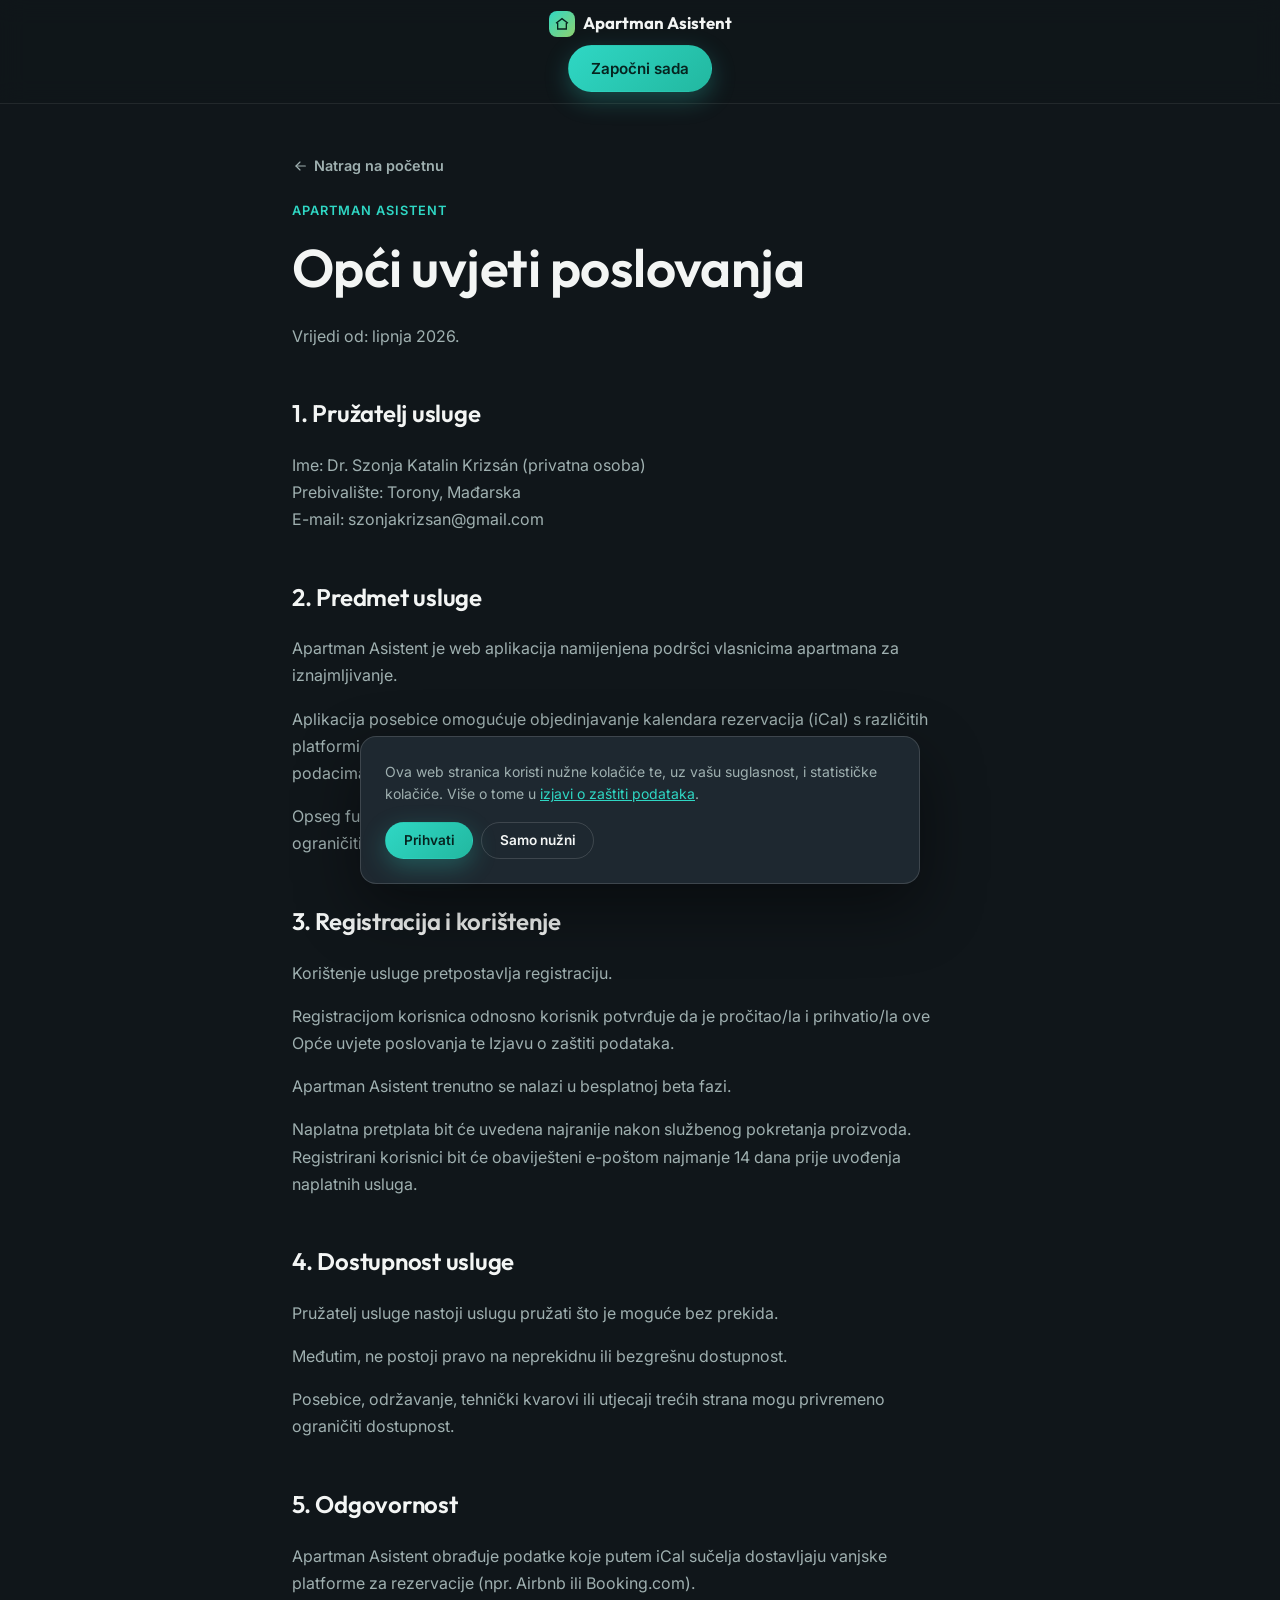
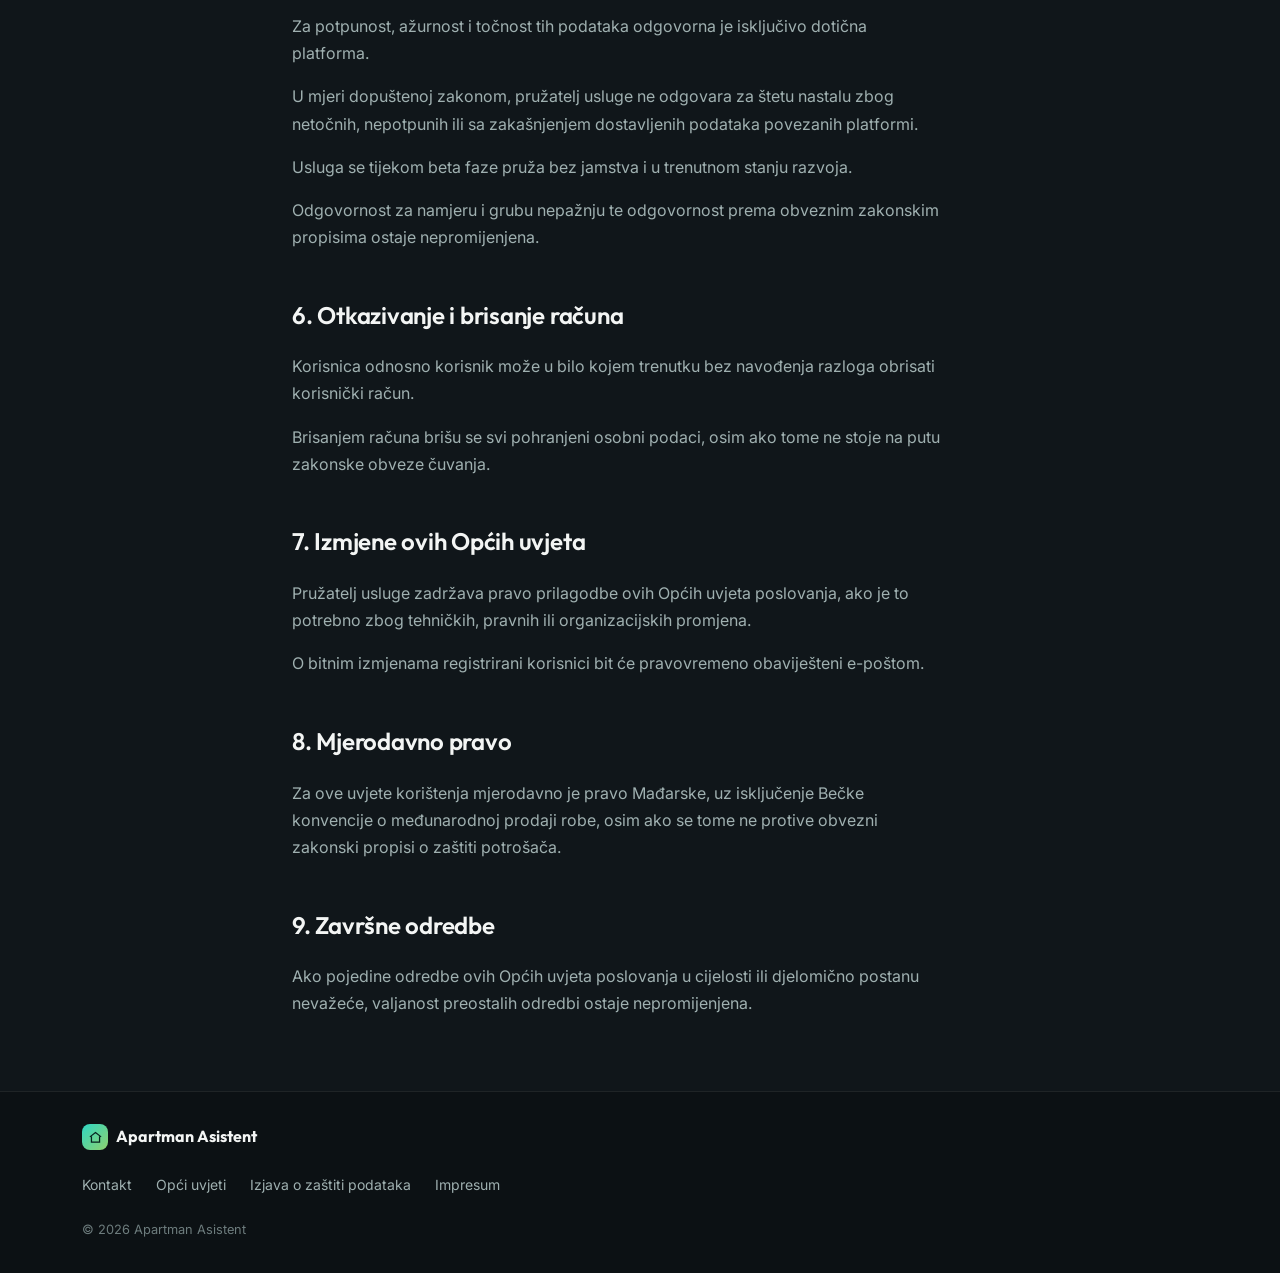
==== agb.html @ 61465ea4 "Translate legal pages to Croatian (kontakt, impressum, datenschutz, agb)" ====
<!DOCTYPE html>
<html lang="hr">
<head>
<meta charset="UTF-8" />
<meta name="viewport" content="width=device-width, initial-scale=1, viewport-fit=cover" />

<title>Opći uvjeti poslovanja — Apartman Asistent</title>
<meta name="description" content="Opći uvjeti poslovanja Apartman Asistenta." />
<link rel="canonical" href="https://apartmanasistent.hr/agb" />
<meta name="robots" content="index, follow" />
<meta name="theme-color" content="#10161a" />
<link rel="icon" href="/favicon.png" type="image/png" sizes="192x192" />
<link rel="icon" href="/assets/favicon-32.png" type="image/png" sizes="32x32" />
<link rel="apple-touch-icon" href="/assets/apple-touch-icon.png" />

<link rel="preconnect" href="https://fonts.googleapis.com" />
<link rel="preconnect" href="https://fonts.gstatic.com" crossorigin />
<link href="https://fonts.googleapis.com/css2?family=Outfit:wght@500;600;700&family=Inter:wght@400;500;600;700&display=swap" rel="stylesheet" />

<link rel="stylesheet" href="style.css" />
</head>

<body>
<a class="skip-link" href="#main">Preskoči na sadržaj</a>

<svg xmlns="http://www.w3.org/2000/svg" style="display:none">
  <defs>
    <symbol id="icon-calendar" viewBox="0 0 24 24"><rect x="3" y="4" width="18" height="18" rx="2"/><line x1="3" y1="10" x2="21" y2="10"/><line x1="8" y1="2" x2="8" y2="6"/><line x1="16" y1="2" x2="16" y2="6"/></symbol>
    <symbol id="icon-mail" viewBox="0 0 24 24"><rect x="2" y="4" width="20" height="16" rx="2"/><polyline points="2,6 12,13 22,6"/></symbol>
    <symbol id="icon-phone" viewBox="0 0 24 24"><path d="M6 3c-1.5 0-2.5 1-2.3 2.5.6 4.5 3.8 9.2 8.3 12.3 1.4 1 3.1 1.5 4.6.4l1.6-1.2c.6-.5.7-1.4.2-2l-2-2.4c-.5-.6-1.4-.7-2-.2l-1 .8c-2-1.4-3.7-3.1-5-5l.8-1c.5-.6.4-1.5-.2-2L6.8 3.3C6.5 3 6.2 3 6 3z"/></symbol>
    <symbol id="icon-message" viewBox="0 0 24 24"><rect x="3" y="4" width="18" height="13" rx="3"/><polyline points="8,17 6,21 11,17"/></symbol>
    <symbol id="icon-card" viewBox="0 0 24 24"><rect x="2" y="5" width="20" height="14" rx="2"/><line x1="2" y1="10" x2="22" y2="10"/><line x1="5.5" y1="15" x2="9.5" y2="15"/></symbol>
    <symbol id="icon-check" viewBox="0 0 24 24"><circle cx="12" cy="12" r="9"/><polyline points="8,12.5 10.5,15 16,9"/></symbol>
    <symbol id="icon-home" viewBox="0 0 24 24"><polyline points="3,11 12,4 21,11"/><path d="M5.5 10v9.5h13V10"/></symbol>
    <symbol id="icon-key" viewBox="0 0 24 24"><circle cx="8" cy="15" r="4"/><line x1="11" y1="12" x2="20" y2="3"/><line x1="16" y1="7" x2="18.5" y2="9.5"/></symbol>
    <symbol id="icon-shield" viewBox="0 0 24 24"><path d="M12 2l8 4v6c0 5-3.5 8.5-8 10-4.5-1.5-8-5-8-10V6l8-4z"/><polyline points="8.5,12 11,14.5 15.5,9"/></symbol>
    <symbol id="icon-search" viewBox="0 0 24 24"><circle cx="11" cy="11" r="7"/><line x1="21" y1="21" x2="16.65" y2="16.65"/></symbol>
    <symbol id="icon-users" viewBox="0 0 24 24"><circle cx="9" cy="8" r="3.2"/><path d="M3.2 20c0-3.3 2.6-6 5.8-6s5.8 2.7 5.8 6"/><circle cx="17.5" cy="9" r="2.4"/><path d="M15.2 14.3c2.4.4 4.2 2.6 4.2 5.4"/></symbol>
    <symbol id="icon-heart" viewBox="0 0 24 24"><path d="M12 21s-7-4.5-9.5-9C.7 8 2 4 6 4c2 0 4 1.3 6 4 2-2.7 4-4 6-4 4 0 5.3 4 3.5 8-2.5 4.5-9.5 9-9.5 9z"/></symbol>
    <symbol id="icon-chevron-down" viewBox="0 0 24 24"><polyline points="6,9 12,15 18,9"/></symbol>
    <symbol id="icon-arrow-right" viewBox="0 0 24 24"><line x1="4" y1="12" x2="18" y2="12"/><polyline points="12,6 18,12 12,18"/></symbol>
    <symbol id="icon-smartphone" viewBox="0 0 24 24"><rect x="6" y="2" width="12" height="20" rx="2"/><line x1="11" y1="18.5" x2="13" y2="18.5"/></symbol>
    <symbol id="icon-sparkle" viewBox="0 0 24 24"><path d="M12 3l1.8 4.9L19 9.7l-4.9 1.8L12 16.4l-1.8-4.9L5 9.7l4.9-1.8L12 3z"/><path d="M19 15l.7 2 2 .7-2 .7-.7 2-.7-2-2-.7 2-.7z"/></symbol>
    <symbol id="icon-bell" viewBox="0 0 24 24"><path d="M6 8a6 6 0 1 1 12 0c0 4 1.5 6 1.5 6h-15S6 12 6 8z"/><path d="M9.5 18a2.5 2.5 0 0 0 5 0"/></symbol>
    <symbol id="icon-grid" viewBox="0 0 24 24"><rect x="3" y="3" width="8" height="8" rx="1.5"/><rect x="13" y="3" width="8" height="8" rx="1.5"/><rect x="3" y="13" width="8" height="8" rx="1.5"/><rect x="13" y="13" width="8" height="8" rx="1.5"/></symbol>
    <symbol id="icon-sliders" viewBox="0 0 24 24"><line x1="4" y1="6" x2="20" y2="6"/><circle cx="9" cy="6" r="2"/><line x1="4" y1="12" x2="20" y2="12"/><circle cx="15" cy="12" r="2"/><line x1="4" y1="18" x2="20" y2="18"/><circle cx="7" cy="18" r="2"/></symbol>
    <symbol id="icon-book" viewBox="0 0 24 24"><path d="M4 5a2 2 0 0 1 2-2h6v18H6a2 2 0 0 1-2-2V5z"/><path d="M20 5a2 2 0 0 0-2-2h-6v18h6a2 2 0 0 0 2-2V5z"/></symbol>
    <symbol id="icon-image" viewBox="0 0 24 24"><rect x="3" y="3" width="18" height="18" rx="2"/><circle cx="8.5" cy="8.5" r="1.6"/><polyline points="21,15 16,10 5,21"/></symbol>
    <symbol id="icon-zap" viewBox="0 0 24 24"><polygon points="13,2 3,14 12,14 11,22 21,10 12,10"/></symbol>
  </defs>
</svg>

<header class="site-header" data-block="header">
  <div class="container site-header__inner">
    <a class="logo" href="index.html" aria-label="Apartman Asistent — Početna">
      <span class="logo__mark"><svg viewBox="0 0 24 24"><use href="#icon-home"/></svg></span>
      Apartman Asistent
    </a>
    <a class="btn btn-primary" href="index.html#cta" data-cta="header">
      Započni sada
    </a>
  </div>
</header>

<main id="main">
<section class="section legal-page">
  <div class="container" style="max-width: 760px;">
    <a class="legal-back-link" href="index.html">
      <svg class="icon"><use href="#icon-arrow-right"/></svg>
      Natrag na početnu
    </a>

    <span class="legal-page__eyebrow">Apartman Asistent</span>
    <h1>Opći uvjeti poslovanja</h1>
        <p style='color: var(--color-text-muted); margin-top: var(--space-md); max-width: 65ch; line-height: 1.7;'>Vrijedi od: lipnja 2026.</p>

        <h2 style='margin-top: var(--space-xl);'>1. Pružatelj usluge</h2>
        <p style='color: var(--color-text-muted); margin-top: var(--space-md); max-width: 65ch; line-height: 1.7;'>Ime: Dr. Szonja Katalin Krizsán (privatna osoba)<br>Prebivalište: Torony, Mađarska<br>E-mail: szonjakrizsan@gmail.com</p>

        <h2 style='margin-top: var(--space-xl);'>2. Predmet usluge</h2>
        <p style='color: var(--color-text-muted); margin-top: var(--space-md); max-width: 65ch; line-height: 1.7;'>Apartman Asistent je web aplikacija namijenjena podršci vlasnicima apartmana za iznajmljivanje.</p>
        <p style='color: var(--color-text-muted); margin-top: var(--space-sm); max-width: 65ch; line-height: 1.7;'>Aplikacija posebice omogućuje objedinjavanje kalendara rezervacija (iCal) s različitih platformi za rezervacije, kao i upravljanje rezervacijama, dnevnim zadacima i podacima o gostima.</p>
        <p style='color: var(--color-text-muted); margin-top: var(--space-sm); max-width: 65ch; line-height: 1.7;'>Opseg funkcija može se tijekom beta faze u bilo kojem trenutku proširiti, izmijeniti ili ograničiti.</p>

        <h2 style='margin-top: var(--space-xl);'>3. Registracija i korištenje</h2>
        <p style='color: var(--color-text-muted); margin-top: var(--space-md); max-width: 65ch; line-height: 1.7;'>Korištenje usluge pretpostavlja registraciju.</p>
        <p style='color: var(--color-text-muted); margin-top: var(--space-sm); max-width: 65ch; line-height: 1.7;'>Registracijom korisnica odnosno korisnik potvrđuje da je pročitao/la i prihvatio/la ove Opće uvjete poslovanja te Izjavu o zaštiti podataka.</p>
        <p style='color: var(--color-text-muted); margin-top: var(--space-sm); max-width: 65ch; line-height: 1.7;'>Apartman Asistent trenutno se nalazi u besplatnoj beta fazi.</p>
        <p style='color: var(--color-text-muted); margin-top: var(--space-sm); max-width: 65ch; line-height: 1.7;'>Naplatna pretplata bit će uvedena najranije nakon službenog pokretanja proizvoda. Registrirani korisnici bit će obaviješteni e-poštom najmanje 14 dana prije uvođenja naplatnih usluga.</p>

        <h2 style='margin-top: var(--space-xl);'>4. Dostupnost usluge</h2>
        <p style='color: var(--color-text-muted); margin-top: var(--space-md); max-width: 65ch; line-height: 1.7;'>Pružatelj usluge nastoji uslugu pružati što je moguće bez prekida.</p>
        <p style='color: var(--color-text-muted); margin-top: var(--space-sm); max-width: 65ch; line-height: 1.7;'>Međutim, ne postoji pravo na neprekidnu ili bezgrešnu dostupnost.</p>
        <p style='color: var(--color-text-muted); margin-top: var(--space-sm); max-width: 65ch; line-height: 1.7;'>Posebice, održavanje, tehnički kvarovi ili utjecaji trećih strana mogu privremeno ograničiti dostupnost.</p>

        <h2 style='margin-top: var(--space-xl);'>5. Odgovornost</h2>
        <p style='color: var(--color-text-muted); margin-top: var(--space-md); max-width: 65ch; line-height: 1.7;'>Apartman Asistent obrađuje podatke koje putem iCal sučelja dostavljaju vanjske platforme za rezervacije (npr. Airbnb ili Booking.com).</p>
        <p style='color: var(--color-text-muted); margin-top: var(--space-sm); max-width: 65ch; line-height: 1.7;'>Za potpunost, ažurnost i točnost tih podataka odgovorna je isključivo dotična platforma.</p>
        <p style='color: var(--color-text-muted); margin-top: var(--space-sm); max-width: 65ch; line-height: 1.7;'>U mjeri dopuštenoj zakonom, pružatelj usluge ne odgovara za štetu nastalu zbog netočnih, nepotpunih ili sa zakašnjenjem dostavljenih podataka povezanih platformi.</p>
        <p style='color: var(--color-text-muted); margin-top: var(--space-sm); max-width: 65ch; line-height: 1.7;'>Usluga se tijekom beta faze pruža bez jamstva i u trenutnom stanju razvoja.</p>
        <p style='color: var(--color-text-muted); margin-top: var(--space-sm); max-width: 65ch; line-height: 1.7;'>Odgovornost za namjeru i grubu nepažnju te odgovornost prema obveznim zakonskim propisima ostaje nepromijenjena.</p>

        <h2 style='margin-top: var(--space-xl);'>6. Otkazivanje i brisanje računa</h2>
        <p style='color: var(--color-text-muted); margin-top: var(--space-md); max-width: 65ch; line-height: 1.7;'>Korisnica odnosno korisnik može u bilo kojem trenutku bez navođenja razloga obrisati korisnički račun.</p>
        <p style='color: var(--color-text-muted); margin-top: var(--space-sm); max-width: 65ch; line-height: 1.7;'>Brisanjem računa brišu se svi pohranjeni osobni podaci, osim ako tome ne stoje na putu zakonske obveze čuvanja.</p>

        <h2 style='margin-top: var(--space-xl);'>7. Izmjene ovih Općih uvjeta</h2>
        <p style='color: var(--color-text-muted); margin-top: var(--space-md); max-width: 65ch; line-height: 1.7;'>Pružatelj usluge zadržava pravo prilagodbe ovih Općih uvjeta poslovanja, ako je to potrebno zbog tehničkih, pravnih ili organizacijskih promjena.</p>
        <p style='color: var(--color-text-muted); margin-top: var(--space-sm); max-width: 65ch; line-height: 1.7;'>O bitnim izmjenama registrirani korisnici bit će pravovremeno obaviješteni e-poštom.</p>

        <h2 style='margin-top: var(--space-xl);'>8. Mjerodavno pravo</h2>
        <p style='color: var(--color-text-muted); margin-top: var(--space-md); max-width: 65ch; line-height: 1.7;'>Za ove uvjete korištenja mjerodavno je pravo Mađarske, uz isključenje Bečke konvencije o međunarodnoj prodaji robe, osim ako se tome ne protive obvezni zakonski propisi o zaštiti potrošača.</p>

        <h2 style='margin-top: var(--space-xl);'>9. Završne odredbe</h2>
        <p style='color: var(--color-text-muted); margin-top: var(--space-md); max-width: 65ch; line-height: 1.7;'>Ako pojedine odredbe ovih Općih uvjeta poslovanja u cijelosti ili djelomično postanu nevažeće, valjanost preostalih odredbi ostaje nepromijenjena.</p>

  </div>
</section>
</main>

<footer class="site-footer" data-block="footer">
  <div class="container site-footer__inner">
    <div class="site-footer__brand">
      <span class="logo__mark" style="width:26px;height:26px">
        <svg viewBox="0 0 24 24" style="width:15px;height:15px"><use href="#icon-home"/></svg>
      </span>
      Apartman Asistent
    </div>
    <ul class="site-footer__links">
      <li><a href="/kontakt">Kontakt</a></li>
      <li><a href="/agb">Opći uvjeti</a></li>
      <li><a href="/datenschutz">Izjava o zaštiti podataka</a></li>
      <li><a href="/impressum">Impresum</a></li>
    </ul>
    <p class="site-footer__meta">© 2026 Apartman Asistent</p>
  </div>
</footer>

<div class="cookie-banner" id="cookie-banner" data-block="cookie-banner" role="dialog" aria-label="Postavke kolačića" aria-live="polite">
  <p>
    Ova web stranica koristi nužne kolačiće te, uz vašu suglasnost, i
    statističke kolačiće. Više o tome u
    <a href="/datenschutz">izjavi o zaštiti podataka</a>.
  </p>
  <div class="cookie-banner__actions">
    <button class="btn btn-primary" id="cookie-accept" type="button">Prihvati</button>
    <button class="btn btn-ghost" id="cookie-reject" type="button">Samo nužni</button>
  </div>
</div>

<script src="script.js" defer></script>
</body>
</html>
---- style.css ----
/* ==========================================================================
   APARTMAN ASSISTANT — LANDING PAGE STYLESHEET
   ==========================================================================
   Fájlszerkezet ebben a fájlban (könnyű keresni / cserélni):
   1. Design tokenek (színek, tipográfia, térközök)
   2. Alapreset
   3. Segédosztályok (container, section, badge, gomb...)
   4. Blokkonkénti stílusok (Header, Hero, Probléma, Funkciók, GYIK, CTA, Footer...)
   5. Cookie banner
   6. Animációk
   7. Reszponzív módosítások (mobile-first — a query-k felfelé bővítenek)
   ========================================================================== */

/* --------------------------------------------------------------------------
   1. DESIGN TOKENEK
   -------------------------------------------------------------------------- */
:root {
  /* Alapszínek — meleg antracit, nem tiszta fekete */
  --color-bg: #10161a;
  --color-bg-alt: #0c1114;
  --color-surface: #171f24;
  --color-surface-elevated: #1e2830;
  --color-border: rgba(255, 255, 255, 0.08);
  --color-border-strong: rgba(255, 255, 255, 0.14);

  /* Szöveg */
  --color-text: #f3f5f4;
  --color-text-muted: #9fb0b0;
  --color-text-faint: #6d7c7d;

  /* Hangsúlyszínek (az alkalmazás palettájából) */
  --color-turquoise: #2fd7c4;
  --color-turquoise-dim: rgba(47, 215, 196, 0.14);
  --color-orange: #ff9a56;
  --color-orange-dim: rgba(255, 154, 86, 0.14);
  --color-green: #8fd16e;
  --color-green-dim: rgba(143, 209, 110, 0.14);
  --color-gold: #d8b968;
  --color-gold-dim: rgba(216, 185, 104, 0.14);

  /* Tipográfia */
  --font-display: "Outfit", "Segoe UI", sans-serif;
  --font-body: "Inter", "Segoe UI", sans-serif;

  --fs-h1: clamp(2rem, 1.55rem + 2.2vw, 3.4rem);
  --fs-h2: clamp(1.6rem, 1.35rem + 1.2vw, 2.4rem);
  --fs-h3: clamp(1.25rem, 1.13rem + 0.6vw, 1.6rem);
  --fs-lead: clamp(1.05rem, 0.98rem + 0.35vw, 1.25rem);
  --fs-body: 1rem;
  --fs-small: 0.875rem;
  --fs-eyebrow: 0.8rem;

  /* Térköz-skála
     A blokkok közti (lg/xl/2xl/3xl) térközök ~20-23%-kal csökkentve a
     tömörebb, prémiumabb ritmus érdekében. A tartalmi térközök (sm/md)
     változatlanok, hogy a kártyák belső légtere ne váljon szűkössé. */
  --space-3xs: 0.25rem;
  --space-2xs: 0.5rem;
  --space-xs: 0.75rem;
  --space-sm: 1rem;
  --space-md: 1.5rem;
  --space-lg: 2rem;
  --space-xl: 3.15rem;
  --space-2xl: 4.6rem;
  --space-3xl: 6.2rem;

  /* Egyéb */
  --radius-sm: 10px;
  --radius-md: 16px;
  --radius-lg: 24px;
  --radius-pill: 999px;
  --shadow-sm: 0 4px 16px rgba(0, 0, 0, 0.28);
  --shadow-md: 0 12px 32px rgba(0, 0, 0, 0.36);
  --shadow-lg: 0 24px 64px rgba(0, 0, 0, 0.44);
  --container-max: 1180px;
  --ease: cubic-bezier(0.22, 1, 0.36, 1);
}

/* --------------------------------------------------------------------------
   2. ALAPRESET
   -------------------------------------------------------------------------- */
*,
*::before,
*::after {
  box-sizing: border-box;
}

html {
  scroll-behavior: smooth;
}

@media (prefers-reduced-motion: reduce) {
  html {
    scroll-behavior: auto;
  }
  *,
  *::before,
  *::after {
    animation-duration: 0.001ms !important;
    animation-iteration-count: 1 !important;
    transition-duration: 0.001ms !important;
    scroll-behavior: auto !important;
  }
}

body {
  margin: 0;
  background: var(--color-bg);
  color: var(--color-text);
  font-family: var(--font-body);
  font-size: var(--fs-body);
  line-height: 1.6;
  -webkit-font-smoothing: antialiased;
  text-rendering: optimizeLegibility;
}

img {
  max-width: 100%;
  display: block;
}

a {
  color: inherit;
  text-decoration: none;
}

h1,
h2,
h3,
h4 {
  font-family: var(--font-display);
  line-height: 1.15;
  margin: 0;
  font-weight: 600;
  letter-spacing: -0.01em;
  overflow-wrap: break-word;
  word-break: normal;
  hyphens: auto;
}

p {
  margin: 0;
}

ul {
  margin: 0;
  padding: 0;
  list-style: none;
}

button {
  font-family: inherit;
  cursor: pointer;
}

svg {
  display: block;
}

::selection {
  background: var(--color-turquoise);
  color: #062521;
}

/* Látható fókusz — akadálymentesség */
:focus-visible {
  outline: 2px solid var(--color-turquoise);
  outline-offset: 3px;
  border-radius: 4px;
}

/* --------------------------------------------------------------------------
   3. SEGÉDOSZTÁLYOK
   -------------------------------------------------------------------------- */
.container {
  width: 100%;
  max-width: var(--container-max);
  margin-inline: auto;
  padding-inline: var(--space-md);
}

.section {
  padding-block: var(--space-2xl);
}

/* Kifejezetten a Hero → Probléma közti rés csökkentésére (kérésre) —
   csak a felső térközt érinti, az alsó (a következő blokk felé) marad. */
#problema {
  padding-top: 1.5rem;
}

.section--tight {
  padding-block: var(--space-xl);
}

.section-head {
  max-width: 640px;
  margin-bottom: var(--space-lg);
}

.section-head--center {
  margin-inline: auto;
  text-align: center;
}

.eyebrow {
  display: inline-flex;
  align-items: center;
  gap: var(--space-2xs);
  font-family: var(--font-body);
  font-size: var(--fs-eyebrow);
  font-weight: 600;
  letter-spacing: 0.08em;
  text-transform: uppercase;
  color: var(--color-turquoise);
  margin-bottom: var(--space-sm);
}

.eyebrow .dot {
  width: 6px;
  height: 6px;
  border-radius: 50%;
  background: currentColor;
}

.lead {
  font-size: var(--fs-lead);
  color: var(--color-text-muted);
  margin-top: var(--space-sm);
  max-width: 52ch;
}

.section-head--center .lead {
  margin-inline: auto;
}

.visually-hidden {
  position: absolute;
  width: 1px;
  height: 1px;
  overflow: hidden;
  clip: rect(0 0 0 0);
  white-space: nowrap;
}

.skip-link {
  position: absolute;
  top: -100%;
  left: var(--space-sm);
  background: var(--color-turquoise);
  color: #06201c;
  padding: var(--space-2xs) var(--space-sm);
  border-radius: var(--radius-sm);
  z-index: 1000;
  font-weight: 600;
  transition: top 0.2s var(--ease);
}

.skip-link:focus {
  top: var(--space-sm);
}

/* Ikon */
.icon {
  width: 22px;
  height: 22px;
  stroke: currentColor;
  fill: none;
  stroke-width: 1.75;
  stroke-linecap: round;
  stroke-linejoin: round;
  flex-shrink: 0;
}

/* Gombok --------------------------------------------------------------- */
.btn {
  display: inline-flex;
  align-items: center;
  justify-content: center;
  gap: var(--space-2xs);
  font-family: var(--font-body);
  font-weight: 600;
  font-size: 1rem;
  padding: 0.9rem 1.6rem;
  border-radius: var(--radius-pill);
  border: 1px solid transparent;
  transition: transform 0.18s var(--ease), box-shadow 0.18s var(--ease), background 0.18s var(--ease), border-color 0.18s var(--ease);
  white-space: nowrap;
}

.btn:active {
  transform: scale(0.98);
}

.btn-primary {
  background: linear-gradient(135deg, var(--color-turquoise), #22b8a0);
  color: #06231f;
  box-shadow: 0 8px 24px rgba(47, 215, 196, 0.28);
}

.btn-primary:hover {
  box-shadow: 0 12px 32px rgba(47, 215, 196, 0.4);
  transform: translateY(-1px);
}

.btn-ghost {
  background: transparent;
  border-color: var(--color-border-strong);
  color: var(--color-text);
}

.btn-ghost:hover {
  border-color: var(--color-turquoise);
  color: var(--color-turquoise);
}

.btn-block {
  width: 100%;
}

.cta-group {
  display: flex;
  flex-direction: column;
  align-items: flex-start;
  gap: var(--space-2xs);
}

.section-head--center .cta-group {
  align-items: center;
}

/* Bizalomépítő jelvények (próbaidő / ár / lemondhatóság) --------------- */
.trust-badges {
  display: flex;
  flex-wrap: wrap;
  justify-content: center;
  gap: var(--space-2xs);
  margin-top: var(--space-sm);
}

.trust-badges li {
  display: inline-flex;
  align-items: center;
  gap: 0.4rem;
  font-size: 0.9rem;
  font-weight: 600;
  color: var(--color-text);
  background: var(--color-surface);
  border: 1px solid var(--color-border-strong);
  padding: 0.55rem 0.95rem;
  border-radius: var(--radius-pill);
}

.trust-badges .icon {
  width: 16px;
  height: 16px;
}

.trust-badges li:nth-child(1) .icon {
  color: var(--color-turquoise);
}

.trust-badges li:nth-child(2) .icon {
  color: var(--color-orange);
}

.trust-badges li:nth-child(3) .icon {
  color: var(--color-green);
}

.trust-badges--emphasis li:nth-child(1) {
  background: var(--color-turquoise-dim);
  border-color: rgba(47, 215, 196, 0.4);
  color: var(--color-turquoise);
}

/* Kártya elem ------------------------------------------------------------ */
.card {
  background: var(--color-surface);
  border: 1px solid var(--color-border);
  border-radius: var(--radius-md);
  padding: var(--space-md);
}

/* Badge / állapotjelző (az app szemantikus jelzéseihez igazítva) -------- */
.badge {
  display: inline-flex;
  align-items: center;
  gap: 0.35rem;
  font-size: var(--fs-small);
  font-weight: 600;
  padding: 0.3rem 0.7rem;
  border-radius: var(--radius-pill);
}

.badge--turquoise {
  background: var(--color-turquoise-dim);
  color: var(--color-turquoise);
}

.badge--orange {
  background: var(--color-orange-dim);
  color: var(--color-orange);
}

.badge--green {
  background: var(--color-green-dim);
  color: var(--color-green);
}

/* --------------------------------------------------------------------------
   KÉPERNYŐKÉP-HELYTARTÓ (device-frame)
   -------------------------------------------------------------------------- 
   Ez a komponens tartja a helyét a valódi mobil screenshotoknak.
   Csere módja: lásd a HTML-ben lévő komment minden .device-frame felett.
   Amíg nincs kép: szaggatott keretes helytartó, felirattal.
   Ha van kép: a .device-frame__placeholder div-et cseréld le
   egy <img class="device-frame__img" src="assets/screenshots/xxx.webp" ...> tagre.
*/
.device-frame {
  position: relative;
  width: 100%;
  max-width: 300px;
  aspect-ratio: 9 / 19.5;
  margin-inline: auto;
  border-radius: 34px;
  padding: 10px;
  background: linear-gradient(160deg, #232f36, #141b1f);
  border: 1px solid var(--color-border-strong);
  box-shadow: var(--shadow-lg), 0 40px 70px -32px rgba(47, 215, 196, 0.28);
}

@media (prefers-reduced-motion: no-preference) {
  .device-frame {
    animation: deviceFloat 6.5s ease-in-out infinite;
  }

  /* Váltakozó fázis, hogy a szomszédos mockupok ne mozogjanak egyszerre */
  .feature--reverse .device-frame {
    animation-delay: -3.2s;
  }
}

@keyframes deviceFloat {
  0%,
  100% {
    transform: translateY(0);
  }
  50% {
    transform: translateY(-10px);
  }
}

/* A dekoratív "sziget" jegyzet (notch) eltávolítva — a placeholder-korban
   jól nézett ki, de a valódi screenshotok fejléc-szövegeit eltakarta.
   A keret önmagában (lekerekített bezel + árnyék) is jól olvasható
   telefonformát ad, notch nélkül is. */

.device-frame__screen {
  position: relative;
  width: 100%;
  height: 100%;
  border-radius: 24px;
  overflow: hidden;
  background: var(--color-surface);
}

.device-frame__img {
  width: 100%;
  height: 100%;
  object-fit: cover;
  /* Alapérték — csak akkor számít, ha egy képhez nincs lentebb egyedi
     módosító osztály megadva. */
  object-position: center top;
}

/* --------------------------------------------------------------------------
   KÉPENKÉNTI POZÍCIÓ-FINOMHANGOLÁS
   -------------------------------------------------------------------------- 
   Minden screenshot kicsit más forrás-arányú lehet, ezért nem egy közös
   értékkel, hanem egyenként hangoljuk a vízszintes pozíciót.
   Csak a "calc(50% + Npx)" részben lévő Npx számot kell módosítani:
     - pozitív szám (pl. +15px) → a kép jobbra tolódik a keretben
       (a bal oldali tartalom jobban látszik, a jobb oldal jobban vágódik)
     - negatív szám (pl. -15px) → a kép balra tolódik a keretben
       (a jobb oldali tartalom jobban látszik, a bal oldal jobban vágódik)
     - 0px → középre igazítva (nincs eltolás)
   ------------------------------------------------------------------------ */
.img--hero {
  object-position: calc(50% - 10px) top;
}

.img--guest-profile {
  object-position: calc(50% - 4px) top;
}

.img--tasks {
  object-position: calc(50% - 4px) top;
}

.img--booking {
  object-position: calc(50% - 4px) top;
}

.img--guest-tasks {
  object-position: calc(50% - 4px) top;
}

.img--payments {
  object-position: calc(50% - 4px) top;
}

.img--contacts {
  object-position: calc(50% + 9px) top;
}

.img--ical {
  object-position: calc(50% + 0px) top;
}

.device-frame__placeholder {
  width: 100%;
  height: 100%;
  display: flex;
  flex-direction: column;
  align-items: center;
  justify-content: center;
  gap: var(--space-xs);
  text-align: center;
  padding: var(--space-md);
  border: 1.5px dashed var(--color-border-strong);
  border-radius: 24px;
  color: var(--color-text-faint);
  background: repeating-linear-gradient(
    135deg,
    rgba(255, 255, 255, 0.02),
    rgba(255, 255, 255, 0.02) 10px,
    transparent 10px,
    transparent 20px
  );
}

.device-frame__placeholder .icon {
  width: 30px;
  height: 30px;
  color: var(--color-turquoise);
  opacity: 0.7;
}

.device-frame__placeholder-label {
  font-size: var(--fs-small);
  font-weight: 600;
  color: var(--color-text-muted);
}

.device-frame__placeholder-meta {
  font-size: 0.75rem;
  color: var(--color-text-faint);
}

/* --------------------------------------------------------------------------
   4a. HEADER
   -------------------------------------------------------------------------- */
.site-header {
  position: sticky;
  top: 0;
  z-index: 100;
  background: rgba(16, 22, 26, 0.82);
  backdrop-filter: blur(12px);
  -webkit-backdrop-filter: blur(12px);
  border-bottom: 1px solid var(--color-border);
}

.site-header__inner {
  position: relative;
  display: flex;
  flex-direction: column;
  align-items: center;
  gap: 0.5rem;
  padding-block: 0.65rem;
}

.site-header__top {
  display: flex;
  width: 100%;
  align-items: center;
  justify-content: space-between;
  gap: 0.75rem;
}

.logo {
  display: flex;
  align-items: center;
  gap: 0.5rem;
  font-family: var(--font-display);
  font-weight: 700;
  font-size: 1.05rem;
  color: var(--color-text);
  white-space: nowrap;
}

@media (max-width: 380px) {
  .logo {
    font-size: 0.92rem;
  }
}

.logo__mark {
  width: 26px;
  height: 26px;
  border-radius: 8px;
  background: linear-gradient(135deg, var(--color-turquoise), var(--color-green));
  display: flex;
  align-items: center;
  justify-content: center;
  color: #06231f;
}

.logo__mark svg {
  width: 16px;
  height: 16px;
  stroke: #06231f;
  stroke-width: 2;
  fill: none;
}

.site-header .btn {
  padding: 0.55rem 1.15rem;
  font-size: 0.88rem;
}

/* --------------------------------------------------------------------------
   4b. HERO
   -------------------------------------------------------------------------- */
.hero {
  /* Az alsó térköz szándékosan kisebb, mint a felső — így szűkebb a rés
     a "Talán neked is ismerős" blokk felé (kérésre csökkentve). */
  padding-block: var(--space-2xl) 1rem;
  position: relative;
  overflow: hidden;
}

.hero::before {
  content: "";
  position: absolute;
  inset: -20% -10% auto -10%;
  height: 480px;
  background: radial-gradient(closest-side, rgba(47, 215, 196, 0.16), transparent 70%);
  pointer-events: none;
  z-index: 0;
}

.hero__inner {
  position: relative;
  z-index: 1;
  display: grid;
  gap: var(--space-xl);
  align-items: center;
}

.hero__content {
  text-align: center;
}

.hero__kicker {
  color: var(--color-turquoise);
  font-weight: 600;
  font-size: var(--fs-eyebrow);
  letter-spacing: 0.08em;
  text-transform: uppercase;
  margin-bottom: var(--space-sm);
  display: block;
}

.hero h1 {
  font-size: var(--fs-h1);
}

.hero h1 .accent {
  background: linear-gradient(100deg, var(--color-turquoise), var(--color-green));
  -webkit-background-clip: text;
  background-clip: text;
  color: transparent;
}

.hero__lead {
  font-size: var(--fs-lead);
  color: var(--color-text-muted);
  margin-top: var(--space-md);
  max-width: 56ch;
  margin-inline: auto;
}

.hero__cta {
  margin-top: var(--space-lg);
  display: flex;
  flex-direction: column;
  align-items: center;
  gap: var(--space-sm);
}

.hero__visual {
  display: flex;
  justify-content: center;
}

.hero__visual .device-frame {
  max-width: 260px;
}

/* --------------------------------------------------------------------------
   4c. PROBLÉMA BLOKK
   -------------------------------------------------------------------------- */
.problem__intro {
  max-width: 640px;
  margin-bottom: var(--space-lg);
}

.problem__question {
  font-family: var(--font-display);
  font-size: var(--fs-h3);
  color: var(--color-text);
  margin-top: var(--space-sm);
}

.problem__list {
  display: grid;
  gap: var(--space-sm);
  margin-top: var(--space-lg);
}

.problem__item {
  display: flex;
  align-items: flex-start;
  gap: var(--space-sm);
  padding: var(--space-md);
  background: var(--color-surface);
  border: 1px solid var(--color-border);
  border-radius: var(--radius-md);
}

.problem__item .icon {
  color: var(--color-orange);
  margin-top: 2px;
}

.problem__outro {
  margin-top: var(--space-lg);
  padding: var(--space-md);
  border-left: 3px solid var(--color-turquoise);
  background: var(--color-surface);
  border-radius: 0 var(--radius-md) var(--radius-md) 0;
  font-family: var(--font-display);
  /* ~18%-kal kisebb, mint a --fs-h3, hogy ne versenyezzen a főcímekkel */
  font-size: clamp(1.02rem, 0.95rem + 0.45vw, 1.3rem);
  font-weight: 500;
  color: var(--color-text);
}

.problem__outro span {
  color: var(--color-turquoise);
}

/* --------------------------------------------------------------------------
   4d. FUNKCIÓ BLOKK (ismételhető komponens — kép + szöveg, felváltva)
   -------------------------------------------------------------------------- */
.feature {
  display: grid;
  gap: var(--space-lg);
  align-items: center;
}

.feature + .feature {
  margin-top: var(--space-2xl);
}

.feature__icon-badge {
  width: 46px;
  height: 46px;
  border-radius: var(--radius-sm);
  display: flex;
  align-items: center;
  justify-content: center;
  margin-bottom: var(--space-sm);
}

.feature__icon-badge .icon {
  width: 24px;
  height: 24px;
}

.feature__title {
  font-size: var(--fs-h2);
}

.feature__text {
  color: var(--color-text-muted);
  margin-top: var(--space-sm);
  max-width: 52ch;
}

.feature__points {
  margin-top: var(--space-md);
  display: grid;
  gap: var(--space-xs);
}

.feature__points li {
  display: flex;
  align-items: center;
  gap: var(--space-xs);
  color: var(--color-text);
  font-weight: 500;
}

.feature__points .icon {
  width: 18px;
  height: 18px;
  color: var(--color-green);
}

.feature--reverse .feature__visual {
  order: -1;
}

/* Spotlight változat — egy-két kiemelt blokkhoz, hogy törje a mintázat
   ismétlődését. Egyoszlopos, keretezett, izzó kártya, középre igazítva. */
.feature--spotlight {
  background: linear-gradient(160deg, var(--color-surface), var(--color-surface-elevated));
  border: 1px solid var(--color-border-strong);
  border-radius: var(--radius-lg);
  padding: var(--space-lg);
  text-align: center;
  box-shadow: 0 40px 80px -40px rgba(255, 154, 86, 0.28), var(--shadow-sm);
}

.feature--spotlight .feature__icon-badge {
  margin-inline: auto;
}

.feature--spotlight .feature__text {
  margin-inline: auto;
}

.feature--spotlight .feature__points {
  display: inline-grid;
  margin-inline: auto;
  margin-top: var(--space-md);
  text-align: left;
}

.feature--spotlight .feature__visual {
  margin-top: var(--space-lg);
}

.feature--spotlight .device-frame {
  max-width: 240px;
}

/* --------------------------------------------------------------------------
   4e. KIEMELT SÁV (digitális asszisztens callout)
   -------------------------------------------------------------------------- */
.highlight-banner {
  position: relative;
  background: linear-gradient(160deg, var(--color-surface), var(--color-surface-elevated));
  border: 1px solid rgba(47, 215, 196, 0.28);
  border-left: 3px solid var(--color-turquoise);
  border-radius: var(--radius-lg);
  padding: var(--space-lg);
  text-align: center;
  overflow: hidden;
  box-shadow: 0 0 90px -24px rgba(47, 215, 196, 0.4), var(--shadow-md);
}

.highlight-banner::before {
  content: "";
  position: absolute;
  top: -60%;
  left: 50%;
  translate: -50% 0;
  width: 70%;
  height: 220%;
  background: radial-gradient(closest-side, rgba(47, 215, 196, 0.16), transparent 70%);
  pointer-events: none;
}

.highlight-banner__icon {
  position: relative;
  z-index: 1;
  display: inline-flex;
  align-items: center;
  justify-content: center;
  width: 64px;
  height: 64px;
  border-radius: 50%;
  background: radial-gradient(circle, rgba(47, 215, 196, 0.3), rgba(47, 215, 196, 0.04));
  box-shadow: 0 0 34px rgba(47, 215, 196, 0.4), inset 0 0 0 1px rgba(47, 215, 196, 0.3);
  margin-bottom: var(--space-sm);
}

.highlight-banner .icon-lg {
  position: relative;
  z-index: 1;
  width: 28px;
  height: 28px;
  color: var(--color-turquoise);
  margin: 0;
}

.highlight-banner h3 {
  position: relative;
  z-index: 1;
  font-size: var(--fs-h3);
}

.highlight-banner p {
  position: relative;
  z-index: 1;
  color: var(--color-text-muted);
  margin-top: var(--space-sm);
  max-width: 56ch;
  margin-inline: auto;
}

/* Narancs színváltozat az árazás/bevezető időszak blokkhoz — hogy vizuálisan
   megkülönböztethető legyen a türkiz "digitális asszisztens" kiemeléstől. */
.highlight-banner--pricing {
  border-color: rgba(255, 154, 86, 0.28);
  border-left-color: var(--color-orange);
  box-shadow: 0 0 90px -24px rgba(255, 154, 86, 0.4), var(--shadow-md);
}

.highlight-banner--pricing::before {
  background: radial-gradient(closest-side, rgba(255, 154, 86, 0.16), transparent 70%);
}

.highlight-banner--pricing .highlight-banner__icon {
  background: radial-gradient(circle, rgba(255, 154, 86, 0.3), rgba(255, 154, 86, 0.04));
  box-shadow: 0 0 34px rgba(255, 154, 86, 0.4), inset 0 0 0 1px rgba(255, 154, 86, 0.3);
}

.highlight-banner--pricing .icon-lg {
  color: var(--color-orange);
}

/* Hero "Bevezető időszak" kiemelő doboz ----------------------------------- */
.intro-period-badge {
  display: flex;
  align-items: flex-start;
  gap: var(--space-sm);
  margin-top: var(--space-md);
  padding: var(--space-sm) var(--space-md);
  background: var(--color-turquoise-dim);
  border: 1px solid rgba(47, 215, 196, 0.3);
  border-radius: var(--radius-md);
  text-align: left;
}

.intro-period-badge__emoji {
  font-size: 1.4rem;
  line-height: 1;
  flex-shrink: 0;
}

.intro-period-badge__title {
  font-family: var(--font-display);
  font-weight: 600;
  color: var(--color-turquoise);
  font-size: 0.95rem;
}

.intro-period-badge__text {
  color: var(--color-text-muted);
  font-size: 0.9rem;
  margin-top: 0.2rem;
}

.intro-period-badge__link {
  display: inline-block;
  margin-left: 0.4rem;
  color: var(--color-turquoise);
  font-weight: 600;
  text-decoration: underline;
  text-underline-offset: 2px;
  white-space: nowrap;
}

.intro-period-badge__link:hover {
  color: var(--color-green);
}

/* Korai felhasználók / visszajelzés blokk — visszafogott, kártya nélküli -- */
.early-access-note {
  display: flex;
  align-items: flex-start;
  gap: var(--space-sm);
  max-width: 720px;
  margin-inline: auto;
  text-align: left;
}

.early-access-note .icon {
  color: var(--color-green);
  margin-top: 3px;
  flex-shrink: 0;
}

.early-access-note p {
  color: var(--color-text-muted);
  line-height: 1.7;
}

/* --------------------------------------------------------------------------
   4f. TOVÁBBI FUNKCIÓK RÁCS
   -------------------------------------------------------------------------- */
.feature-grid {
  display: grid;
  gap: var(--space-sm);
}

.feature-grid__item {
  display: flex;
  gap: var(--space-sm);
  padding: var(--space-md);
  background: var(--color-surface);
  border: 1px solid var(--color-border);
  border-radius: var(--radius-md);
  transition: border-color 0.2s var(--ease), transform 0.2s var(--ease);
}

.feature-grid__item:hover {
  border-color: var(--color-border-strong);
  transform: translateY(-2px);
}

.feature-grid__item .icon {
  color: var(--color-turquoise);
  flex-shrink: 0;
}

.feature-grid__item p {
  font-weight: 500;
  color: var(--color-text);
}

/* --------------------------------------------------------------------------
   4g. TÖRTÉNET / FOUNDER BLOKK
   -------------------------------------------------------------------------- */
.story {
  background: var(--color-surface);
  border: 1px solid var(--color-border);
  border-radius: var(--radius-lg);
  padding: var(--space-lg);
}

.story blockquote {
  margin: 0;
  font-family: var(--font-display);
  font-size: var(--fs-h3);
  font-weight: 500;
  color: var(--color-text);
  line-height: 1.4;
}

.story p {
  color: var(--color-text-muted);
  margin-top: var(--space-md);
}

.story p + p {
  margin-top: var(--space-sm);
}

.story__signature {
  margin-top: var(--space-md);
  padding-top: var(--space-sm);
  border-top: 1px solid var(--color-border);
  display: flex;
  align-items: center;
  gap: var(--space-xs);
  color: var(--color-turquoise);
  font-family: var(--font-display);
  font-size: 0.95rem;
  font-weight: 500;
  letter-spacing: 0.01em;
}

.story__signature::before {
  content: "";
  width: 30px;
  height: 2px;
  flex-shrink: 0;
  background: linear-gradient(90deg, var(--color-turquoise), var(--color-green));
  border-radius: var(--radius-pill);
}

/* --------------------------------------------------------------------------
   4h. GYIK (FAQ)
   -------------------------------------------------------------------------- */
.faq-list {
  display: grid;
  gap: var(--space-xs);
}

.faq-item {
  background: var(--color-surface);
  border: 1px solid var(--color-border);
  border-radius: var(--radius-md);
  overflow: hidden;
}

.faq-item__question {
  width: 100%;
  display: flex;
  align-items: center;
  justify-content: space-between;
  gap: var(--space-sm);
  padding: var(--space-md);
  background: transparent;
  border: none;
  color: var(--color-text);
  font-family: var(--font-display);
  font-size: 1.02rem;
  font-weight: 500;
  text-align: left;
}

.faq-item__question .icon {
  color: var(--color-turquoise);
  transition: transform 0.25s var(--ease);
  flex-shrink: 0;
}

.faq-item[open] .faq-item__question .icon {
  transform: rotate(180deg);
}

.faq-item__answer {
  padding: 0 var(--space-md) var(--space-md);
  color: var(--color-text-muted);
}

/* Simább nyitás modern böngészőkben (progresszív feljavítás) */
@media (prefers-reduced-motion: no-preference) {
  .faq-item__answer {
    animation: faqFadeIn 0.25s var(--ease);
  }
}

@keyframes faqFadeIn {
  from {
    opacity: 0;
    transform: translateY(-4px);
  }
  to {
    opacity: 1;
    transform: translateY(0);
  }
}

/* --------------------------------------------------------------------------
   4i. ZÁRÓ CTA
   -------------------------------------------------------------------------- */
.final-cta {
  text-align: center;
  background: radial-gradient(circle at 50% 0%, rgba(47, 215, 196, 0.14), transparent 60%), var(--color-surface);
  border: 1px solid var(--color-border);
  border-radius: var(--radius-lg);
  padding: var(--space-xl) var(--space-md);
}

.final-cta h2 {
  font-size: var(--fs-h2);
  max-width: 20ch;
  margin-inline: auto;
}

.final-cta .lead {
  margin-inline: auto;
}

.final-cta .cta-group {
  margin-top: var(--space-lg);
  align-items: center;
}

/* --------------------------------------------------------------------------
   4j. FOOTER
   -------------------------------------------------------------------------- */
.site-footer {
  border-top: 1px solid var(--color-border);
  padding-block: var(--space-lg);
  background: var(--color-bg-alt);
}

.site-footer__inner {
  display: flex;
  flex-direction: column;
  gap: var(--space-md);
}

.site-footer__brand {
  display: flex;
  align-items: center;
  gap: 0.5rem;
  font-family: var(--font-display);
  font-weight: 700;
  color: var(--color-text);
}

.site-footer__links {
  display: flex;
  flex-wrap: wrap;
  gap: var(--space-sm) var(--space-md);
  font-size: var(--fs-small);
  color: var(--color-text-muted);
}

.site-footer__links a:hover {
  color: var(--color-turquoise);
}

.site-footer__meta {
  font-size: 0.8rem;
  color: var(--color-text-faint);
}

/* --------------------------------------------------------------------------
   5. COOKIE BANNER (GDPR — Consent Mode v2 alapú)
   -------------------------------------------------------------------------- */
.cookie-banner {
  position: fixed;
  left: var(--space-sm);
  right: var(--space-sm);
  bottom: var(--space-sm);
  z-index: 200;
  max-width: 560px;
  margin-inline: auto;
  background: var(--color-surface-elevated);
  border: 1px solid var(--color-border-strong);
  border-radius: var(--radius-md);
  padding: var(--space-md);
  box-shadow: var(--shadow-lg);
  display: none;
}

.cookie-banner.is-visible {
  display: block;
}

.cookie-banner p {
  font-size: var(--fs-small);
  color: var(--color-text-muted);
}

.cookie-banner a {
  color: var(--color-turquoise);
  text-decoration: underline;
}

.cookie-banner__actions {
  display: flex;
  flex-wrap: wrap;
  gap: var(--space-2xs);
  margin-top: var(--space-sm);
}

.cookie-banner__actions .btn {
  padding: 0.6rem 1.1rem;
  font-size: 0.85rem;
}

/* --------------------------------------------------------------------------
   6. ANIMÁCIÓK — finom, visszafogott (fade-in + kis elmozdulás)
   -------------------------------------------------------------------------- */
@media (prefers-reduced-motion: no-preference) {
  [data-reveal] {
    opacity: 0;
    transform: translateY(16px);
    transition: opacity 0.6s var(--ease), transform 0.6s var(--ease);
  }

  [data-reveal].is-visible {
    opacity: 1;
    transform: translateY(0);
  }
}

/* --------------------------------------------------------------------------
   7. RESZPONZÍV MÓDOSÍTÁSOK (mobile-first — bővítés felfelé)
   -------------------------------------------------------------------------- */
@media (min-width: 640px) {
  .hero__cta {
    flex-direction: row;
  }

  .problem__list {
    grid-template-columns: repeat(2, 1fr);
  }

  .feature-grid {
    grid-template-columns: repeat(2, 1fr);
  }
}

@media (min-width: 768px) {
  .container {
    padding-inline: var(--space-lg);
  }

  .hero__content {
    max-width: 640px;
    margin-inline: auto;
  }
}

@media (min-width: 1024px) {
  .hero__inner {
    grid-template-columns: 1.1fr 0.9fr;
    text-align: left;
  }

  .hero__content {
    text-align: left;
    margin-inline: 0;
  }

  .hero__lead {
    margin-inline: 0;
  }

  .hero__cta {
    align-items: flex-start;
  }

  .hero__cta .trust-badges {
    justify-content: flex-start;
  }

  .hero__visual .device-frame {
    max-width: 300px;
  }

  .feature {
    grid-template-columns: 1fr 1fr;
  }

  .feature__visual {
    order: 1;
  }

  .feature--reverse .feature__visual {
    order: -1;
  }

  .feature--spotlight {
    grid-template-columns: 1fr;
    max-width: 640px;
    margin-inline: auto;
  }

  .feature--spotlight .feature__visual {
    order: 0;
  }

  .feature-grid {
    grid-template-columns: repeat(3, 1fr);
  }

  .site-header .btn {
    padding: 0.65rem 1.35rem;
    font-size: 0.95rem;
  }
}

@media (min-width: 1280px) {
  .section {
    padding-block: var(--space-3xl);
  }
}

/* --------------------------------------------------------------------------
   8. JOGI OLDALAK (ÁSZF, Adatkezelési tájékoztató, Impresszum, Kapcsolat)
   -------------------------------------------------------------------------- 
   Közös komponensek a négy jogi/utility oldalhoz — ugyanazt a design-nyelvet
   használják, mint a landing oldal többi része.
   ------------------------------------------------------------------------ */
.legal-page {
  padding-block: var(--space-xl) var(--space-2xl);
}

.legal-back-link {
  display: inline-flex;
  align-items: center;
  gap: 0.4rem;
  font-size: 0.9rem;
  font-weight: 600;
  color: var(--color-text-muted);
  margin-bottom: var(--space-md);
}

.legal-back-link:hover {
  color: var(--color-turquoise);
}

.legal-back-link .icon {
  width: 16px;
  height: 16px;
  transform: rotate(180deg);
}

.legal-page__eyebrow {
  color: var(--color-turquoise);
  font-weight: 600;
  font-size: var(--fs-eyebrow);
  letter-spacing: 0.08em;
  text-transform: uppercase;
  display: block;
  margin-bottom: var(--space-sm);
}

.legal-page h1 {
  font-size: var(--fs-h1);
}

.legal-page__updated {
  color: var(--color-text-faint);
  font-size: var(--fs-small);
  margin-top: var(--space-sm);
}

/* "Tartalom hamarosan" figyelmeztető sáv — amíg a végleges jogi szöveg
   nincs beillesztve, ez jelzi a látogatónak, hogy az oldal szerkezetileg
   kész, de a tartalma még készül. Töröld ki, ha bekerül a végleges szöveg. */
.legal-notice {
  display: flex;
  align-items: flex-start;
  gap: var(--space-sm);
  margin-top: var(--space-lg);
  padding: var(--space-md);
  background: var(--color-orange-dim);
  border: 1px solid rgba(255, 154, 86, 0.3);
  border-radius: var(--radius-md);
}

.legal-notice .icon {
  color: var(--color-orange);
  flex-shrink: 0;
  margin-top: 2px;
}

.legal-notice p {
  color: var(--color-text);
  font-size: 0.95rem;
}

.legal-notice strong {
  color: var(--color-orange);
}

.legal-section {
  margin-top: var(--space-lg);
  padding-top: var(--space-lg);
  border-top: 1px solid var(--color-border);
}

.legal-section:first-of-type {
  border-top: none;
}

.legal-section h2 {
  font-size: var(--fs-h3);
  margin-bottom: var(--space-sm);
}

.legal-placeholder {
  border: 1.5px dashed var(--color-border-strong);
  border-radius: var(--radius-md);
  padding: var(--space-md);
  color: var(--color-text-faint);
  font-style: italic;
  font-size: 0.95rem;
  background: repeating-linear-gradient(
    135deg,
    rgba(255, 255, 255, 0.02),
    rgba(255, 255, 255, 0.02) 10px,
    transparent 10px,
    transparent 20px
  );
}

/* Inline jelölés a jogi szövegekben még hiányzó cégadatokhoz (pl. adószám) —
   jelenleg nincs használatban, mert a hiányzó adatok visszafogott,
   dokumentumszerű szöveggel ("kitöltés alatt") jelennek meg, kiemelés nélkül. */

/* Kapcsolat oldal — egyszerűbb, nem szakaszolt jogi szöveg, hanem elérhetőségi kártya */
.contact-card {
  margin-top: var(--space-lg);
  display: grid;
  gap: var(--space-sm);
}

.contact-card__item {
  display: flex;
  align-items: center;
  gap: var(--space-sm);
  padding: var(--space-md);
  background: var(--color-surface);
  border: 1px solid var(--color-border);
  border-radius: var(--radius-md);
}

.contact-card__item .icon {
  color: var(--color-turquoise);
  flex-shrink: 0;
}

.contact-card__item-label {
  font-size: var(--fs-small);
  color: var(--color-text-faint);
  display: block;
}

.contact-card__item-value {
  font-weight: 600;
  color: var(--color-text);
}

/* --------------------------------------------------------------------------
   BLOG
   -------------------------------------------------------------------------- */
.header-nav-link {
  align-self: center;
  margin-inline: auto;
  font-size: var(--fs-small);
  font-weight: 700;
  color: var(--color-gold);
  text-decoration: none;
  padding: 0.3rem 0.9rem;
  border-radius: var(--radius-pill);
  background: var(--color-gold-dim);
  white-space: nowrap;
}

.header-nav-link:hover {
  background: var(--color-gold);
  color: var(--color-bg);
}

.container--narrow {
  max-width: 720px;
}

.blog-grid {
  display: grid;
  grid-template-columns: repeat(auto-fill, minmax(280px, 1fr));
  gap: var(--space-md);
  margin-top: var(--space-lg);
}

.blog-card {
  display: flex;
  flex-direction: column;
  gap: var(--space-2xs);
  background: var(--color-surface);
  border: 1px solid var(--color-border);
  border-radius: var(--radius-md);
  padding: var(--space-md);
  text-decoration: none;
  color: inherit;
  transition: border-color 0.15s ease, transform 0.15s ease;
}

.blog-card:hover {
  border-color: var(--color-border-strong);
  transform: translateY(-2px);
}

.blog-card__meta {
  font-size: var(--fs-small);
  color: var(--color-text-faint);
  margin: 0;
}

.blog-card__title {
  font-family: var(--font-display);
  font-size: var(--fs-h3);
  margin: 0;
  color: var(--color-text);
}

.blog-card__excerpt {
  font-size: var(--fs-body);
  color: var(--color-text-muted);
  margin: 0;
  flex-grow: 1;
}

.blog-card__link {
  font-size: var(--fs-small);
  font-weight: 600;
  color: var(--color-turquoise);
  margin-top: var(--space-2xs);
}

.blog-back {
  display: inline-block;
  font-size: var(--fs-small);
  color: var(--color-text-muted);
  text-decoration: none;
  margin-bottom: var(--space-md);
}

.blog-back:hover {
  color: var(--color-text);
}

.blog-meta {
  font-size: var(--fs-small);
  color: var(--color-text-faint);
  margin: 0 0 var(--space-xs);
}

.blog-article h1 {
  font-family: var(--font-display);
  font-size: var(--fs-h1);
  margin: 0 0 var(--space-lg);
}

.blog-prose {
  font-size: var(--fs-lead);
  line-height: 1.7;
  color: var(--color-text);
}

.blog-prose h2 {
  font-family: var(--font-display);
  font-size: var(--fs-h2);
  margin: var(--space-xl) 0 var(--space-sm);
}

.blog-prose h3 {
  font-family: var(--font-display);
  font-size: var(--fs-h3);
  margin: var(--space-lg) 0 var(--space-xs);
}

.blog-prose p {
  margin: 0 0 var(--space-md);
  color: var(--color-text-muted);
}

.blog-prose strong {
  color: var(--color-text);
}

.blog-article__cta {
  margin-top: var(--space-xl);
  display: flex;
  flex-direction: column;
  align-items: center;
  text-align: center;
}

.blog-article__cta .btn {
  max-width: 100%;
  white-space: normal;
  text-align: center;
}

.blog-article__cta h3 {
  font-family: var(--font-display);
  margin: 0 0 var(--space-2xs);
}

.blog-article__cta p {
  color: var(--color-text-muted);
  margin: 0 0 var(--space-md);
}
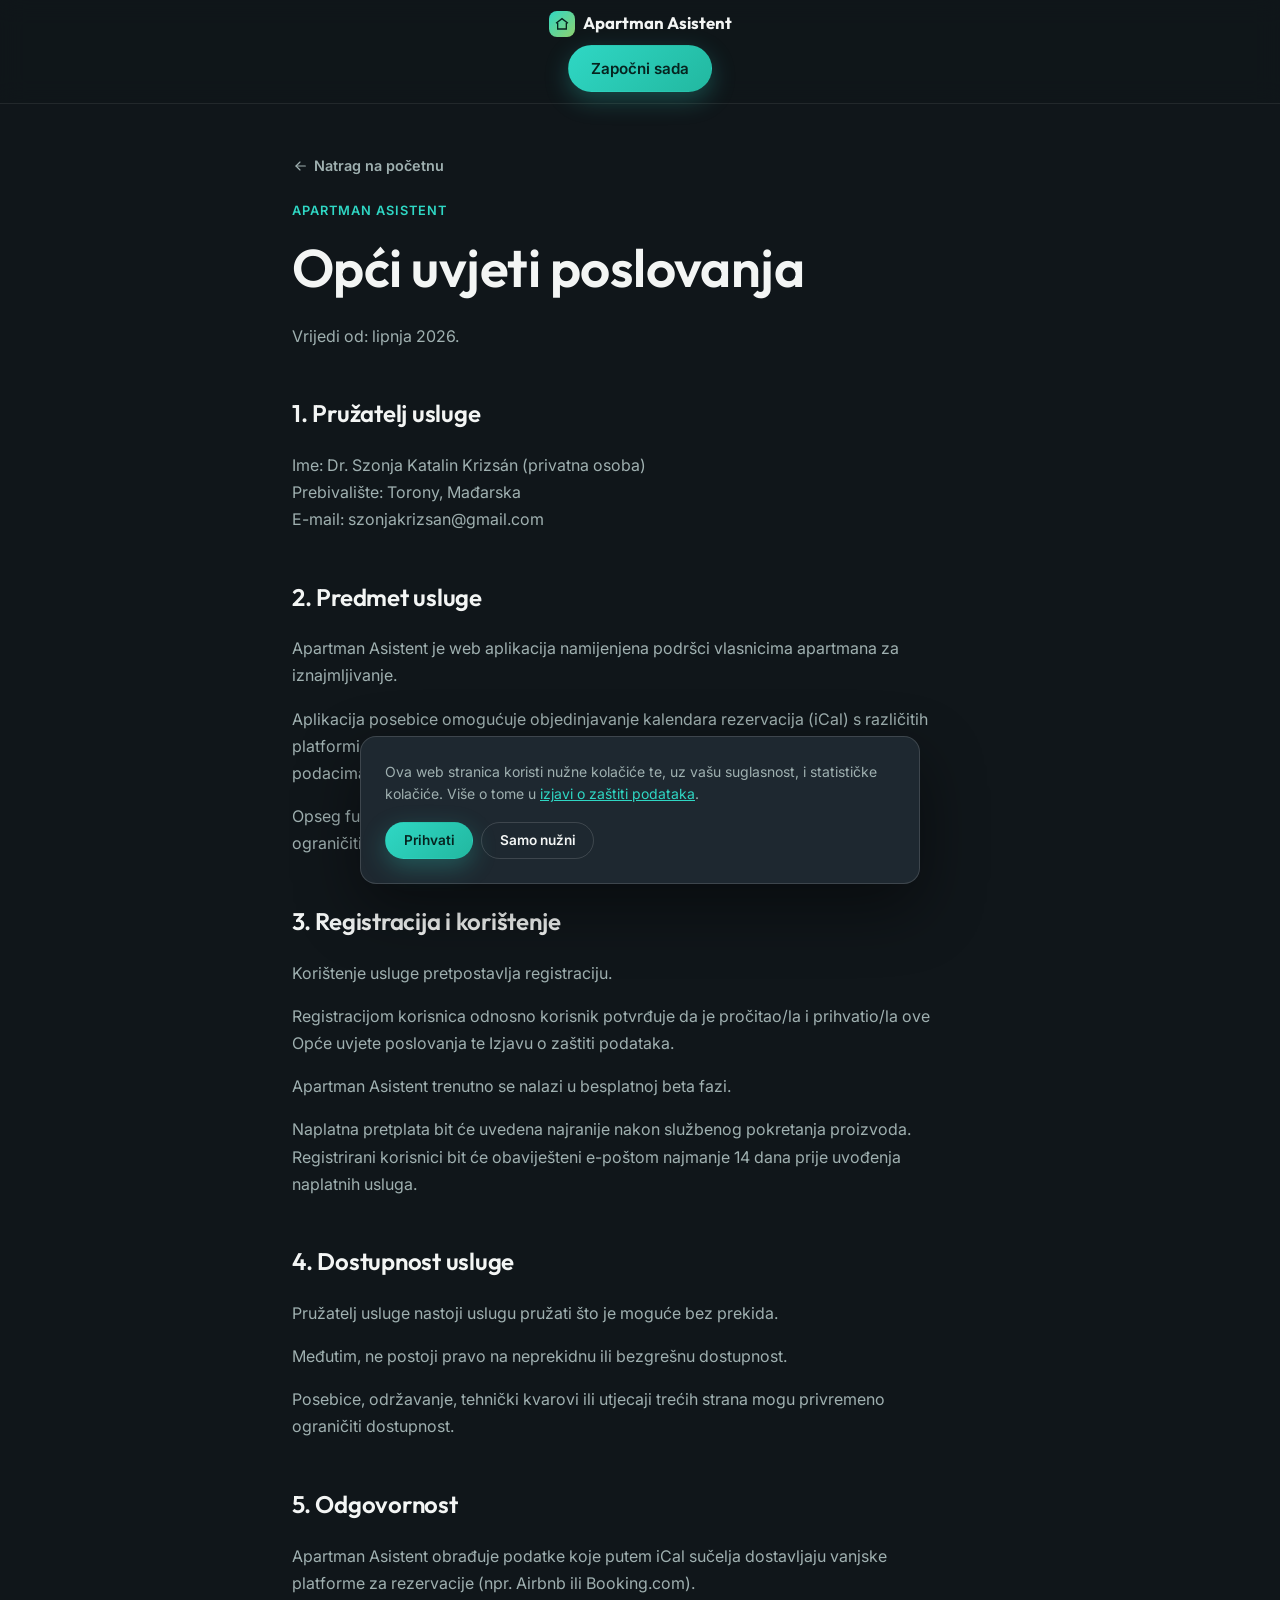
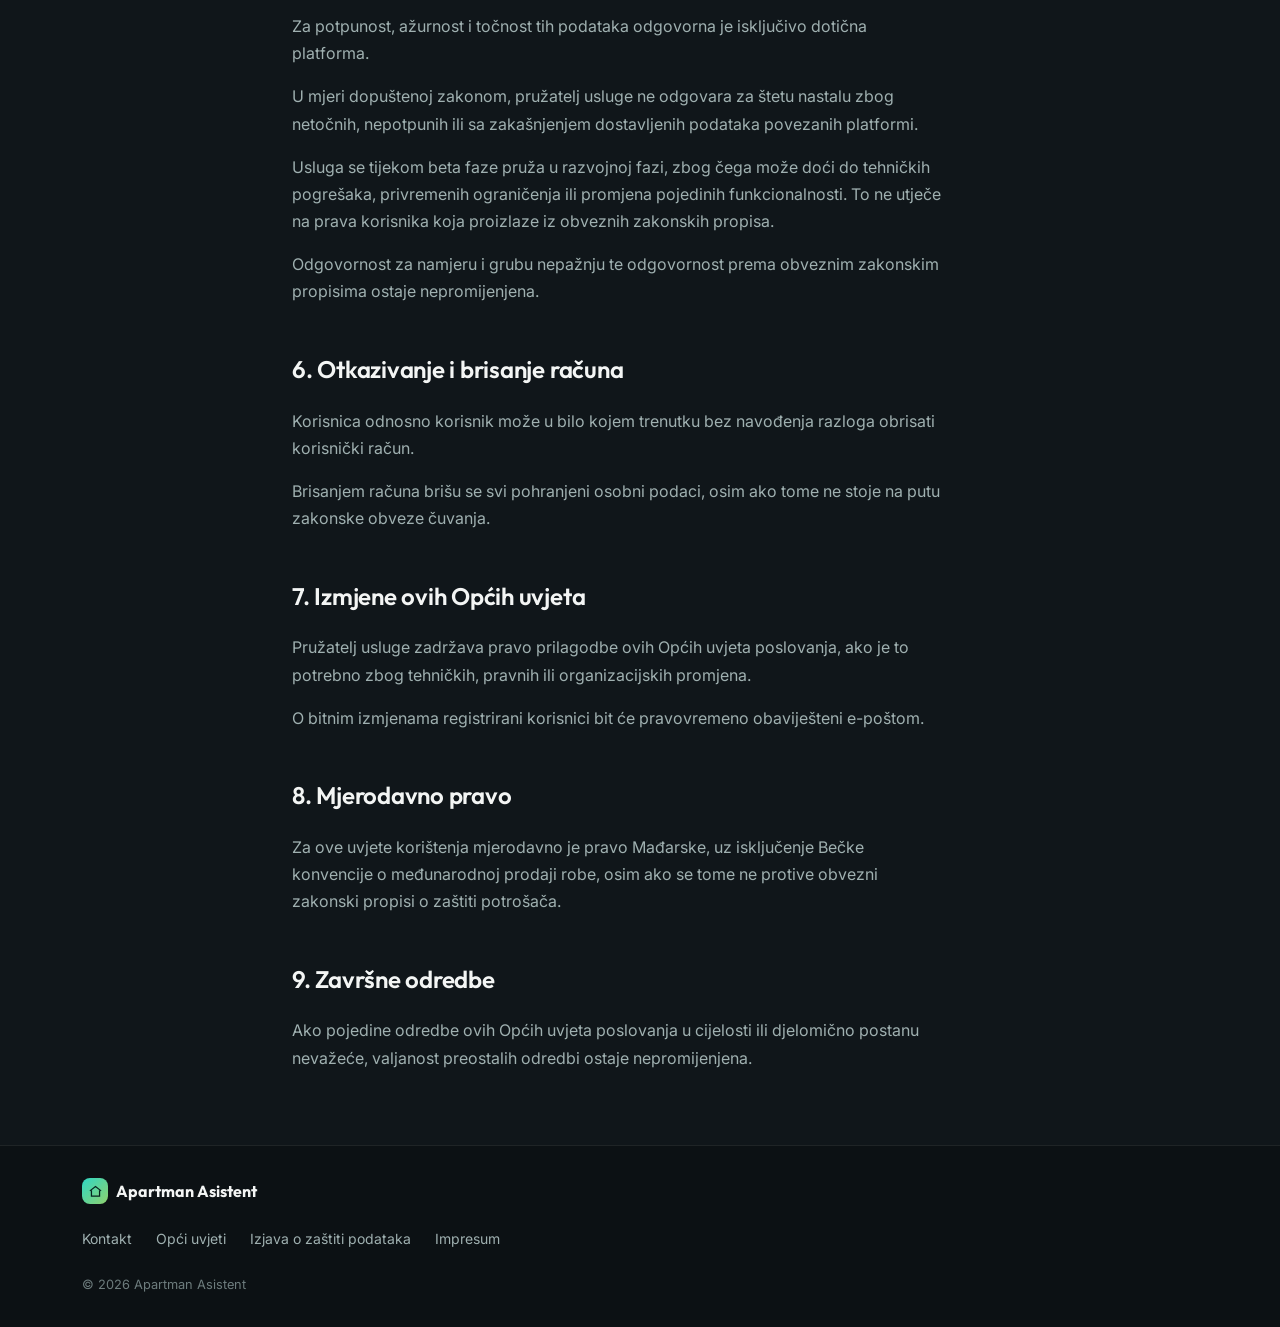
==== commit 8c30e7bc: "Fix liability disclaimer wording in AGB (legal correction)" ====
--- a/agb.html
+++ b/agb.html
@@ -97,7 +97,7 @@
         <p style='color: var(--color-text-muted); margin-top: var(--space-md); max-width: 65ch; line-height: 1.7;'>Apartman Asistent obrađuje podatke koje putem iCal sučelja dostavljaju vanjske platforme za rezervacije (npr. Airbnb ili Booking.com).</p>
         <p style='color: var(--color-text-muted); margin-top: var(--space-sm); max-width: 65ch; line-height: 1.7;'>Za potpunost, ažurnost i točnost tih podataka odgovorna je isključivo dotična platforma.</p>
         <p style='color: var(--color-text-muted); margin-top: var(--space-sm); max-width: 65ch; line-height: 1.7;'>U mjeri dopuštenoj zakonom, pružatelj usluge ne odgovara za štetu nastalu zbog netočnih, nepotpunih ili sa zakašnjenjem dostavljenih podataka povezanih platformi.</p>
-        <p style='color: var(--color-text-muted); margin-top: var(--space-sm); max-width: 65ch; line-height: 1.7;'>Usluga se tijekom beta faze pruža bez jamstva i u trenutnom stanju razvoja.</p>
+        <p style='color: var(--color-text-muted); margin-top: var(--space-sm); max-width: 65ch; line-height: 1.7;'>Usluga se tijekom beta faze pruža u razvojnoj fazi, zbog čega može doći do tehničkih pogrešaka, privremenih ograničenja ili promjena pojedinih funkcionalnosti. To ne utječe na prava korisnika koja proizlaze iz obveznih zakonskih propisa.</p>
         <p style='color: var(--color-text-muted); margin-top: var(--space-sm); max-width: 65ch; line-height: 1.7;'>Odgovornost za namjeru i grubu nepažnju te odgovornost prema obveznim zakonskim propisima ostaje nepromijenjena.</p>
 
         <h2 style='margin-top: var(--space-xl);'>6. Otkazivanje i brisanje računa</h2>
